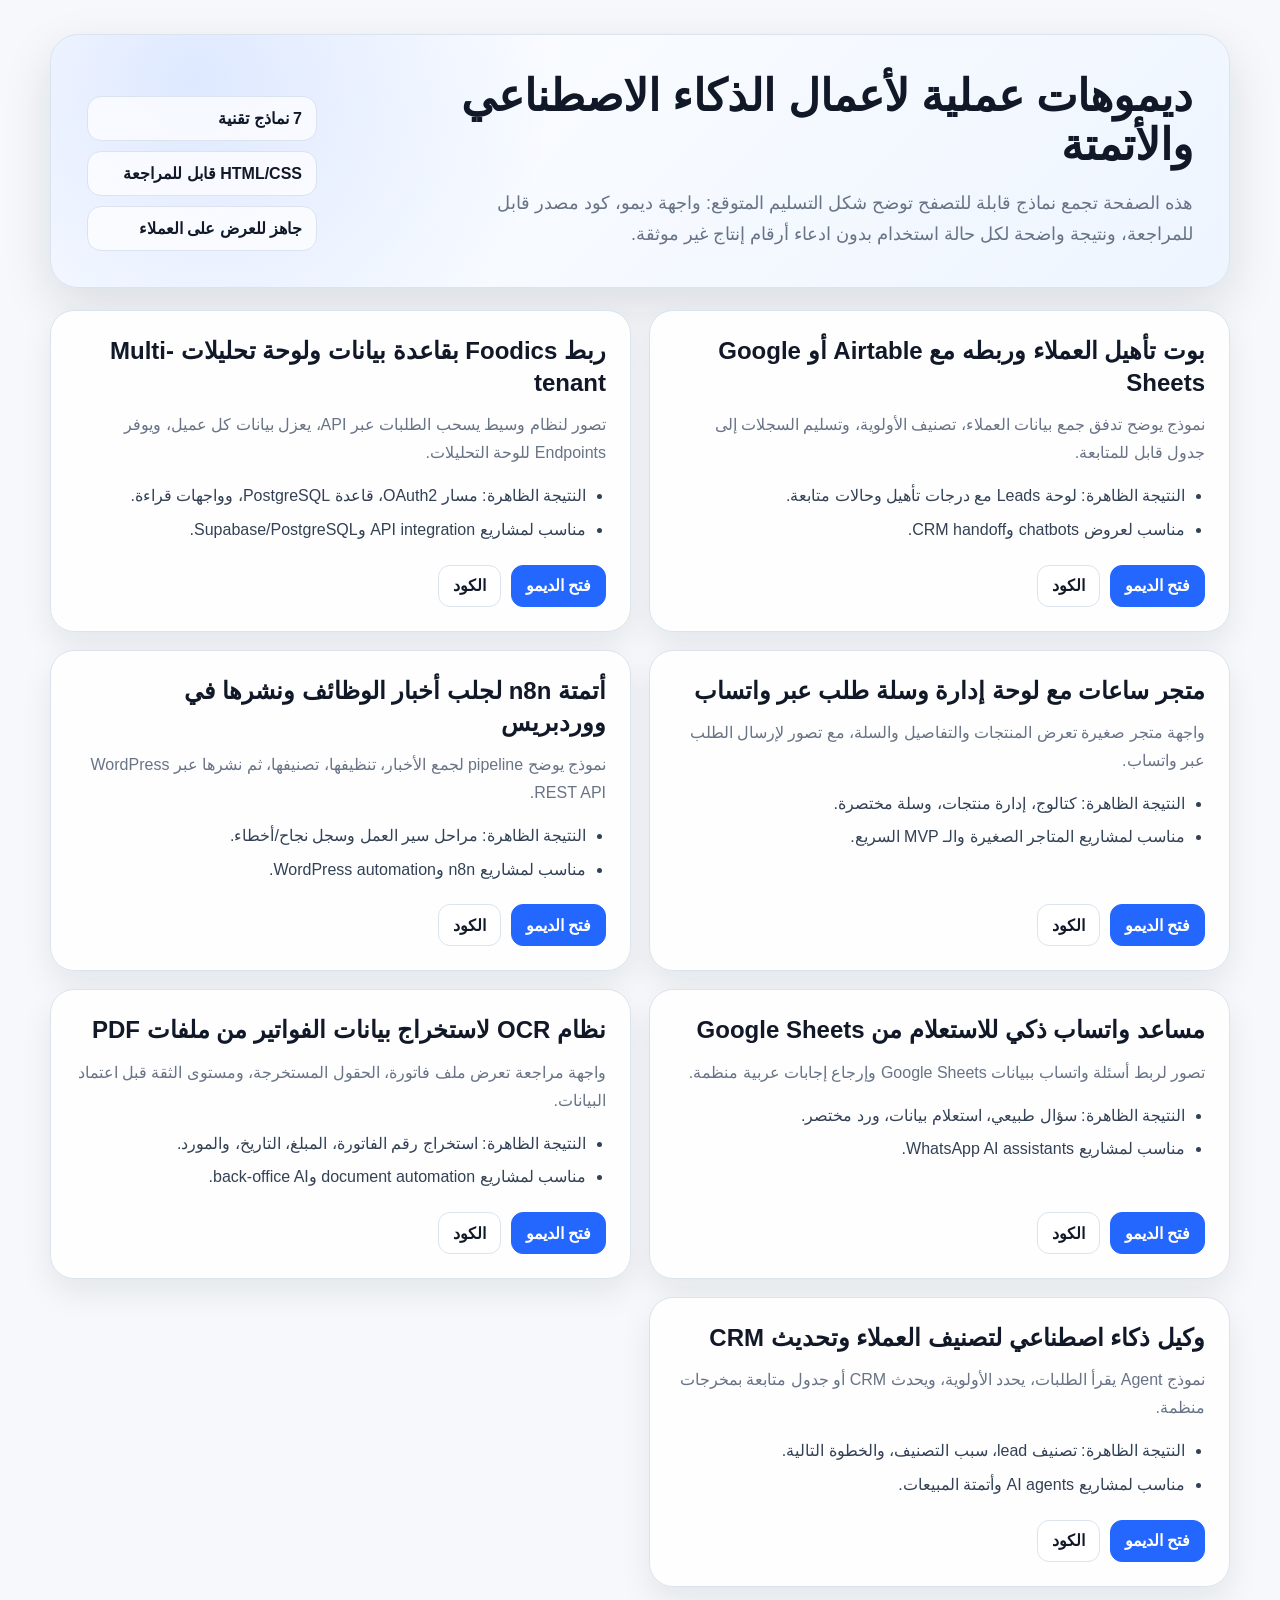
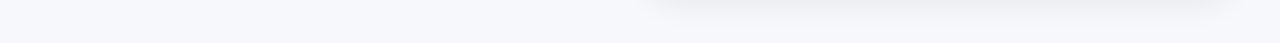
==== index.html @ c8183d87 "Add public Mostaql automation portfolio demos" ====
<!doctype html>
<html lang="ar" dir="rtl">
<head>
  <meta charset="utf-8">
  <meta name="viewport" content="width=device-width, initial-scale=1">
  <title>معرض ديموهات الذكاء الاصطناعي والأتمتة</title>
  <link rel="stylesheet" href="./shared.css">
</head>
<body>
  <main class="frame hub rtl">
    <section class="hub-hero">
      <div>
        <h1>ديموهات عملية لأعمال الذكاء الاصطناعي والأتمتة</h1>
        <p>هذه الصفحة تجمع نماذج قابلة للتصفح توضح شكل التسليم المتوقع: واجهة ديمو، كود مصدر قابل للمراجعة، ونتيجة واضحة لكل حالة استخدام بدون ادعاء أرقام إنتاج غير موثقة.</p>
      </div>
      <div class="hub-meta">
        <span>7 نماذج تقنية</span>
        <span>HTML/CSS قابل للمراجعة</span>
        <span>جاهز للعرض على العملاء</span>
      </div>
    </section>

    <section class="demo-grid" aria-label="قائمة الديموهات">
      <article class="demo-card">
        <div>
          <h2>بوت تأهيل العملاء وربطه مع Airtable أو Google Sheets</h2>
          <p>نموذج يوضح تدفق جمع بيانات العملاء، تصنيف الأولوية، وتسليم السجلات إلى جدول قابل للمتابعة.</p>
          <ul>
            <li>النتيجة الظاهرة: لوحة Leads مع درجات تأهيل وحالات متابعة.</li>
            <li>مناسب لعروض chatbots وCRM handoff.</li>
          </ul>
        </div>
        <div class="demo-actions">
          <a href="./ai-leads-dashboard.html">فتح الديمو</a>
          <a href="https://github.com/Abdelrahman-Nashaat/mostaql-ai-automation-portfolio/blob/main/ai-leads-dashboard.html">الكود</a>
        </div>
      </article>

      <article class="demo-card">
        <div>
          <h2>ربط Foodics بقاعدة بيانات ولوحة تحليلات Multi-tenant</h2>
          <p>تصور لنظام وسيط يسحب الطلبات عبر API، يعزل بيانات كل عميل، ويوفر Endpoints للوحة التحليلات.</p>
          <ul>
            <li>النتيجة الظاهرة: مسار OAuth2، قاعدة PostgreSQL، وواجهات قراءة.</li>
            <li>مناسب لمشاريع API integration وSupabase/PostgreSQL.</li>
          </ul>
        </div>
        <div class="demo-actions">
          <a href="./foodics-analytics-api.html">فتح الديمو</a>
          <a href="https://github.com/Abdelrahman-Nashaat/mostaql-ai-automation-portfolio/blob/main/foodics-analytics-api.html">الكود</a>
        </div>
      </article>

      <article class="demo-card">
        <div>
          <h2>متجر ساعات مع لوحة إدارة وسلة طلب عبر واتساب</h2>
          <p>واجهة متجر صغيرة تعرض المنتجات والتفاصيل والسلة، مع تصور لإرسال الطلب عبر واتساب.</p>
          <ul>
            <li>النتيجة الظاهرة: كتالوج، إدارة منتجات، وسلة مختصرة.</li>
            <li>مناسب لمشاريع المتاجر الصغيرة والـ MVP السريع.</li>
          </ul>
        </div>
        <div class="demo-actions">
          <a href="./watch-store-admin.html">فتح الديمو</a>
          <a href="https://github.com/Abdelrahman-Nashaat/mostaql-ai-automation-portfolio/blob/main/watch-store-admin.html">الكود</a>
        </div>
      </article>

      <article class="demo-card">
        <div>
          <h2>أتمتة n8n لجلب أخبار الوظائف ونشرها في ووردبريس</h2>
          <p>نموذج يوضح pipeline لجمع الأخبار، تنظيفها، تصنيفها، ثم نشرها عبر WordPress REST API.</p>
          <ul>
            <li>النتيجة الظاهرة: مراحل سير العمل وسجل نجاح/أخطاء.</li>
            <li>مناسب لمشاريع n8n وWordPress automation.</li>
          </ul>
        </div>
        <div class="demo-actions">
          <a href="./n8n-jobs-wordpress.html">فتح الديمو</a>
          <a href="https://github.com/Abdelrahman-Nashaat/mostaql-ai-automation-portfolio/blob/main/n8n-jobs-wordpress.html">الكود</a>
        </div>
      </article>

      <article class="demo-card">
        <div>
          <h2>مساعد واتساب ذكي للاستعلام من Google Sheets</h2>
          <p>تصور لربط أسئلة واتساب ببيانات Google Sheets وإرجاع إجابات عربية منظمة.</p>
          <ul>
            <li>النتيجة الظاهرة: سؤال طبيعي، استعلام بيانات، ورد مختصر.</li>
            <li>مناسب لمشاريع WhatsApp AI assistants.</li>
          </ul>
        </div>
        <div class="demo-actions">
          <a href="./whatsapp-sheets-assistant.html">فتح الديمو</a>
          <a href="https://github.com/Abdelrahman-Nashaat/mostaql-ai-automation-portfolio/blob/main/whatsapp-sheets-assistant.html">الكود</a>
        </div>
      </article>

      <article class="demo-card">
        <div>
          <h2>نظام OCR لاستخراج بيانات الفواتير من ملفات PDF</h2>
          <p>واجهة مراجعة تعرض ملف فاتورة، الحقول المستخرجة، ومستوى الثقة قبل اعتماد البيانات.</p>
          <ul>
            <li>النتيجة الظاهرة: استخراج رقم الفاتورة، المبلغ، التاريخ، والمورد.</li>
            <li>مناسب لمشاريع document automation وback-office AI.</li>
          </ul>
        </div>
        <div class="demo-actions">
          <a href="./invoice-ocr-workbench.html">فتح الديمو</a>
          <a href="https://github.com/Abdelrahman-Nashaat/mostaql-ai-automation-portfolio/blob/main/invoice-ocr-workbench.html">الكود</a>
        </div>
      </article>

      <article class="demo-card">
        <div>
          <h2>وكيل ذكاء اصطناعي لتصنيف العملاء وتحديث CRM</h2>
          <p>نموذج Agent يقرأ الطلبات، يحدد الأولوية، ويحدث CRM أو جدول متابعة بمخرجات منظمة.</p>
          <ul>
            <li>النتيجة الظاهرة: تصنيف lead، سبب التصنيف، والخطوة التالية.</li>
            <li>مناسب لمشاريع AI agents وأتمتة المبيعات.</li>
          </ul>
        </div>
        <div class="demo-actions">
          <a href="./crm-lead-agent.html">فتح الديمو</a>
          <a href="https://github.com/Abdelrahman-Nashaat/mostaql-ai-automation-portfolio/blob/main/crm-lead-agent.html">الكود</a>
        </div>
      </article>
    </section>
  </main>
</body>
</html>
---- shared.css ----
:root {
  --bg: #f6f8fb;
  --ink: #111827;
  --muted: #687386;
  --line: #dbe3ee;
  --panel: #ffffff;
  --blue: #2367ff;
  --cyan: #13b8d6;
  --green: #16a34a;
  --orange: #f97316;
  --shadow: 0 18px 50px rgba(15, 23, 42, 0.12);
}

* {
  box-sizing: border-box;
}

body {
  margin: 0;
  min-height: 100vh;
  background: var(--bg);
  color: var(--ink);
  font-family: "Inter", "Segoe UI", Tahoma, Arial, sans-serif;
  overflow-x: hidden;
  overflow-y: auto;
}

.frame {
  width: min(1280px, 100%);
  min-height: 720px;
  margin: 0 auto;
  padding: 34px 38px;
  background:
    radial-gradient(circle at 8% 12%, rgba(35, 103, 255, 0.13), transparent 34%),
    radial-gradient(circle at 88% 5%, rgba(19, 184, 214, 0.15), transparent 28%),
    linear-gradient(135deg, #f8fbff 0%, #eef4fb 100%);
}

.topbar {
  display: flex;
  align-items: center;
  justify-content: space-between;
  margin-bottom: 22px;
}

.brand {
  display: flex;
  gap: 14px;
  align-items: center;
  font-weight: 800;
  font-size: 22px;
}

.mark {
  display: grid;
  width: 46px;
  height: 46px;
  place-items: center;
  border-radius: 14px;
  background: #111827;
  color: #fff;
  font-weight: 900;
}

.nav {
  display: flex;
  gap: 12px;
  color: var(--muted);
  font-weight: 650;
}

.nav span {
  padding: 10px 14px;
  border: 1px solid rgba(219, 227, 238, 0.9);
  border-radius: 999px;
  background: rgba(255, 255, 255, 0.6);
}

.hero {
  display: grid;
  grid-template-columns: 0.92fr 1.08fr;
  gap: 28px;
  align-items: stretch;
}

.copy {
  padding: 22px 8px 0 4px;
}

.copy h1 {
  margin: 0;
  font-size: 50px;
  line-height: 1.02;
  letter-spacing: -0.5px;
}

.copy p {
  width: 88%;
  margin: 22px 0 0;
  color: var(--muted);
  font-size: 18px;
  line-height: 1.65;
}

.actions {
  display: flex;
  gap: 14px;
  margin-top: 24px;
}

.button {
  padding: 15px 22px;
  border-radius: 14px;
  font-weight: 800;
  border: 1px solid var(--line);
  background: #fff;
}

.button.primary {
  background: var(--blue);
  color: #fff;
  border-color: var(--blue);
  box-shadow: 0 14px 26px rgba(35, 103, 255, 0.28);
}

.metrics {
  display: grid;
  grid-template-columns: repeat(3, 1fr);
  gap: 14px;
  margin-top: 26px;
}

.metric {
  padding: 18px;
  border: 1px solid var(--line);
  border-radius: 18px;
  background: rgba(255, 255, 255, 0.72);
}

.metric strong {
  display: block;
  font-size: 26px;
}

.metric span {
  display: block;
  margin-top: 5px;
  color: var(--muted);
  font-size: 13px;
  font-weight: 700;
}

.panel {
  border: 1px solid var(--line);
  border-radius: 28px;
  background: rgba(255, 255, 255, 0.92);
  box-shadow: var(--shadow);
  overflow: hidden;
}

.panel-head {
  display: flex;
  align-items: center;
  justify-content: space-between;
  padding: 22px 24px;
  border-bottom: 1px solid var(--line);
}

.panel-title {
  font-size: 18px;
  font-weight: 850;
}

.dots {
  display: flex;
  gap: 7px;
}

.dots i {
  width: 10px;
  height: 10px;
  border-radius: 50%;
  background: #cbd5e1;
}

.panel-body {
  padding: 20px;
}

.grid-2 {
  display: grid;
  grid-template-columns: 1fr 1fr;
  gap: 18px;
}

.card {
  border: 1px solid var(--line);
  border-radius: 22px;
  background: #fff;
  padding: 20px;
}

.card h3 {
  margin: 0 0 8px;
  font-size: 18px;
}

.card p {
  margin: 0;
  color: var(--muted);
  line-height: 1.5;
}

.status {
  display: inline-flex;
  align-items: center;
  gap: 7px;
  padding: 7px 10px;
  border-radius: 999px;
  background: #eefdf4;
  color: #15803d;
  font-weight: 800;
  font-size: 12px;
}

.status::before {
  content: "";
  width: 8px;
  height: 8px;
  border-radius: 50%;
  background: currentColor;
}

.table {
  display: grid;
  gap: 10px;
}

.row {
  display: grid;
  grid-template-columns: 1.2fr 0.8fr 0.6fr;
  gap: 12px;
  align-items: center;
  padding: 14px;
  border: 1px solid var(--line);
  border-radius: 16px;
  background: #fff;
  font-weight: 700;
}

.row span {
  color: var(--muted);
  font-weight: 650;
}

.phone {
  width: 260px;
  min-height: 510px;
  margin: 0 auto;
  padding: 18px;
  border-radius: 42px;
  background: #0f172a;
  box-shadow: 0 24px 48px rgba(15, 23, 42, 0.25);
}

.screen {
  height: 472px;
  border-radius: 30px;
  background: #fff;
  overflow: hidden;
}

.product-art {
  height: 145px;
  border-radius: 22px;
  background:
    linear-gradient(135deg, rgba(17, 24, 39, 0.05), rgba(35, 103, 255, 0.12)),
    radial-gradient(circle at 58% 43%, #d7dde8 0 16px, #111827 17px 28px, transparent 29px),
    radial-gradient(circle at 50% 43%, #f8fafc 0 42px, #111827 43px 48px, transparent 49px),
    linear-gradient(90deg, transparent 0 41%, #111827 42% 47%, transparent 48% 52%, #111827 53% 58%, transparent 59%);
}

.bars {
  display: flex;
  align-items: end;
  gap: 14px;
  height: 118px;
}

.bars div {
  flex: 1;
  border-radius: 12px 12px 4px 4px;
  background: linear-gradient(180deg, var(--blue), var(--cyan));
}

.flow {
  display: grid;
  grid-template-columns: repeat(4, 1fr);
  gap: 14px;
  margin-top: 18px;
}

.flow div {
  padding: 16px;
  border-radius: 18px;
  background: #f8fafc;
  border: 1px solid var(--line);
  font-weight: 800;
}

.rtl {
  direction: rtl;
  text-align: right;
  font-family: "Noto Kufi Arabic", "Segoe UI", Tahoma, Arial, sans-serif;
}

.footer-note {
  margin-top: 26px;
  color: var(--muted);
  font-size: 14px;
  font-weight: 700;
}

.hub {
  width: min(1180px, calc(100% - 32px));
  min-height: auto;
  padding: 34px 0 56px;
  background: none;
}

.hub-hero {
  display: grid;
  grid-template-columns: 1fr auto;
  gap: 28px;
  align-items: end;
  padding: 36px;
  border: 1px solid var(--line);
  border-radius: 28px;
  background:
    radial-gradient(circle at 12% 18%, rgba(35, 103, 255, 0.14), transparent 34%),
    linear-gradient(135deg, #ffffff 0%, #eef5ff 100%);
  box-shadow: var(--shadow);
}

.hub-hero h1 {
  margin: 0;
  font-size: 44px;
  line-height: 1.12;
}

.hub-hero p {
  max-width: 760px;
  margin: 18px 0 0;
  color: var(--muted);
  font-size: 18px;
  line-height: 1.75;
}

.hub-meta {
  display: grid;
  gap: 10px;
  min-width: 230px;
}

.hub-meta span {
  padding: 12px 14px;
  border: 1px solid var(--line);
  border-radius: 14px;
  background: rgba(255, 255, 255, 0.72);
  font-weight: 800;
}

.demo-grid {
  display: grid;
  grid-template-columns: repeat(2, minmax(0, 1fr));
  gap: 18px;
  margin-top: 22px;
}

.demo-card {
  display: flex;
  min-height: 280px;
  flex-direction: column;
  justify-content: space-between;
  padding: 24px;
  border: 1px solid var(--line);
  border-radius: 24px;
  background: rgba(255, 255, 255, 0.92);
  box-shadow: 0 14px 32px rgba(15, 23, 42, 0.08);
}

.demo-card h2 {
  margin: 0;
  font-size: 24px;
  line-height: 1.35;
}

.demo-card p {
  margin: 12px 0 0;
  color: var(--muted);
  line-height: 1.75;
}

.demo-card ul {
  display: grid;
  gap: 8px;
  margin: 16px 0 0;
  padding: 0 20px 0 0;
  color: #334155;
  line-height: 1.6;
}

.demo-actions {
  display: flex;
  flex-wrap: wrap;
  gap: 10px;
  margin-top: 22px;
}

.demo-actions a {
  display: inline-flex;
  align-items: center;
  justify-content: center;
  min-height: 42px;
  padding: 10px 14px;
  border: 1px solid var(--line);
  border-radius: 12px;
  background: #fff;
  color: var(--ink);
  font-weight: 850;
  text-decoration: none;
}

.demo-actions a:first-child {
  background: var(--blue);
  border-color: var(--blue);
  color: #fff;
}

@media (max-width: 900px) {
  .frame {
    min-height: auto;
    padding: 22px 18px;
  }

  .topbar,
  .hub-hero {
    grid-template-columns: 1fr;
  }

  .topbar {
    align-items: flex-start;
    gap: 16px;
  }

  .nav {
    flex-wrap: wrap;
  }

  .hero,
  .demo-grid {
    grid-template-columns: 1fr;
  }

  .copy h1,
  .hub-hero h1 {
    font-size: 34px;
    letter-spacing: 0;
  }

  .copy p {
    width: 100%;
  }

  .metrics,
  .grid-2,
  .flow {
    grid-template-columns: 1fr;
  }

  .row {
    grid-template-columns: 1fr;
  }

  .panel {
    border-radius: 22px;
  }
}
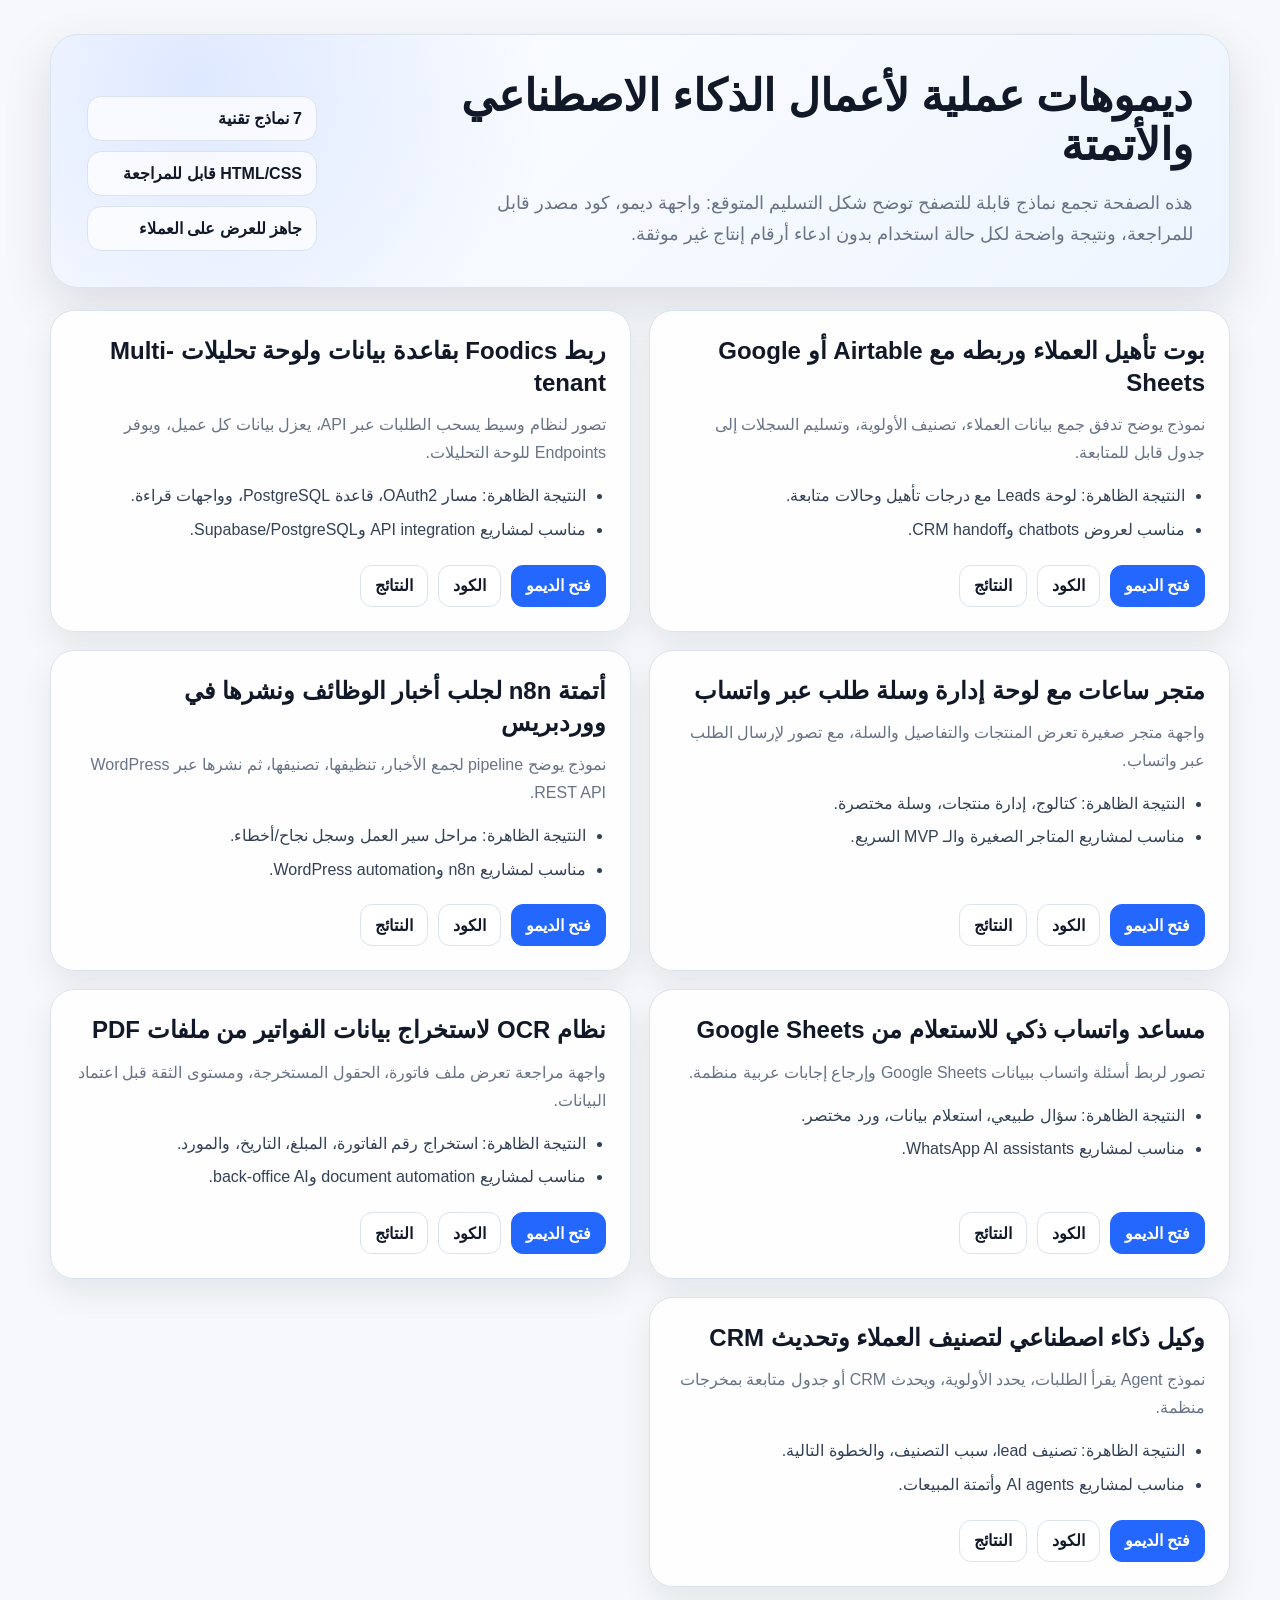
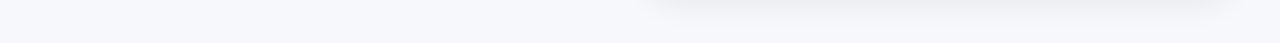
==== commit f750a819: "Add public results links" ====
--- a/index.html
+++ b/index.html
@@ -33,6 +33,7 @@
         <div class="demo-actions">
           <a href="./ai-leads-dashboard.html">فتح الديمو</a>
           <a href="https://github.com/Abdelrahman-Nashaat/mostaql-ai-automation-portfolio/blob/main/ai-leads-dashboard.html">الكود</a>
+          <a href="./results.html#ai-leads-dashboard">النتائج</a>
         </div>
       </article>
 
@@ -48,6 +49,7 @@
         <div class="demo-actions">
           <a href="./foodics-analytics-api.html">فتح الديمو</a>
           <a href="https://github.com/Abdelrahman-Nashaat/mostaql-ai-automation-portfolio/blob/main/foodics-analytics-api.html">الكود</a>
+          <a href="./results.html#foodics-analytics-api">النتائج</a>
         </div>
       </article>
 
@@ -63,6 +65,7 @@
         <div class="demo-actions">
           <a href="./watch-store-admin.html">فتح الديمو</a>
           <a href="https://github.com/Abdelrahman-Nashaat/mostaql-ai-automation-portfolio/blob/main/watch-store-admin.html">الكود</a>
+          <a href="./results.html#watch-store-admin">النتائج</a>
         </div>
       </article>
 
@@ -78,6 +81,7 @@
         <div class="demo-actions">
           <a href="./n8n-jobs-wordpress.html">فتح الديمو</a>
           <a href="https://github.com/Abdelrahman-Nashaat/mostaql-ai-automation-portfolio/blob/main/n8n-jobs-wordpress.html">الكود</a>
+          <a href="./results.html#n8n-jobs-wordpress">النتائج</a>
         </div>
       </article>
 
@@ -93,6 +97,7 @@
         <div class="demo-actions">
           <a href="./whatsapp-sheets-assistant.html">فتح الديمو</a>
           <a href="https://github.com/Abdelrahman-Nashaat/mostaql-ai-automation-portfolio/blob/main/whatsapp-sheets-assistant.html">الكود</a>
+          <a href="./results.html#whatsapp-sheets-assistant">النتائج</a>
         </div>
       </article>
 
@@ -108,6 +113,7 @@
         <div class="demo-actions">
           <a href="./invoice-ocr-workbench.html">فتح الديمو</a>
           <a href="https://github.com/Abdelrahman-Nashaat/mostaql-ai-automation-portfolio/blob/main/invoice-ocr-workbench.html">الكود</a>
+          <a href="./results.html#invoice-ocr-workbench">النتائج</a>
         </div>
       </article>
 
@@ -123,6 +129,7 @@
         <div class="demo-actions">
           <a href="./crm-lead-agent.html">فتح الديمو</a>
           <a href="https://github.com/Abdelrahman-Nashaat/mostaql-ai-automation-portfolio/blob/main/crm-lead-agent.html">الكود</a>
+          <a href="./results.html#crm-lead-agent">النتائج</a>
         </div>
       </article>
     </section>
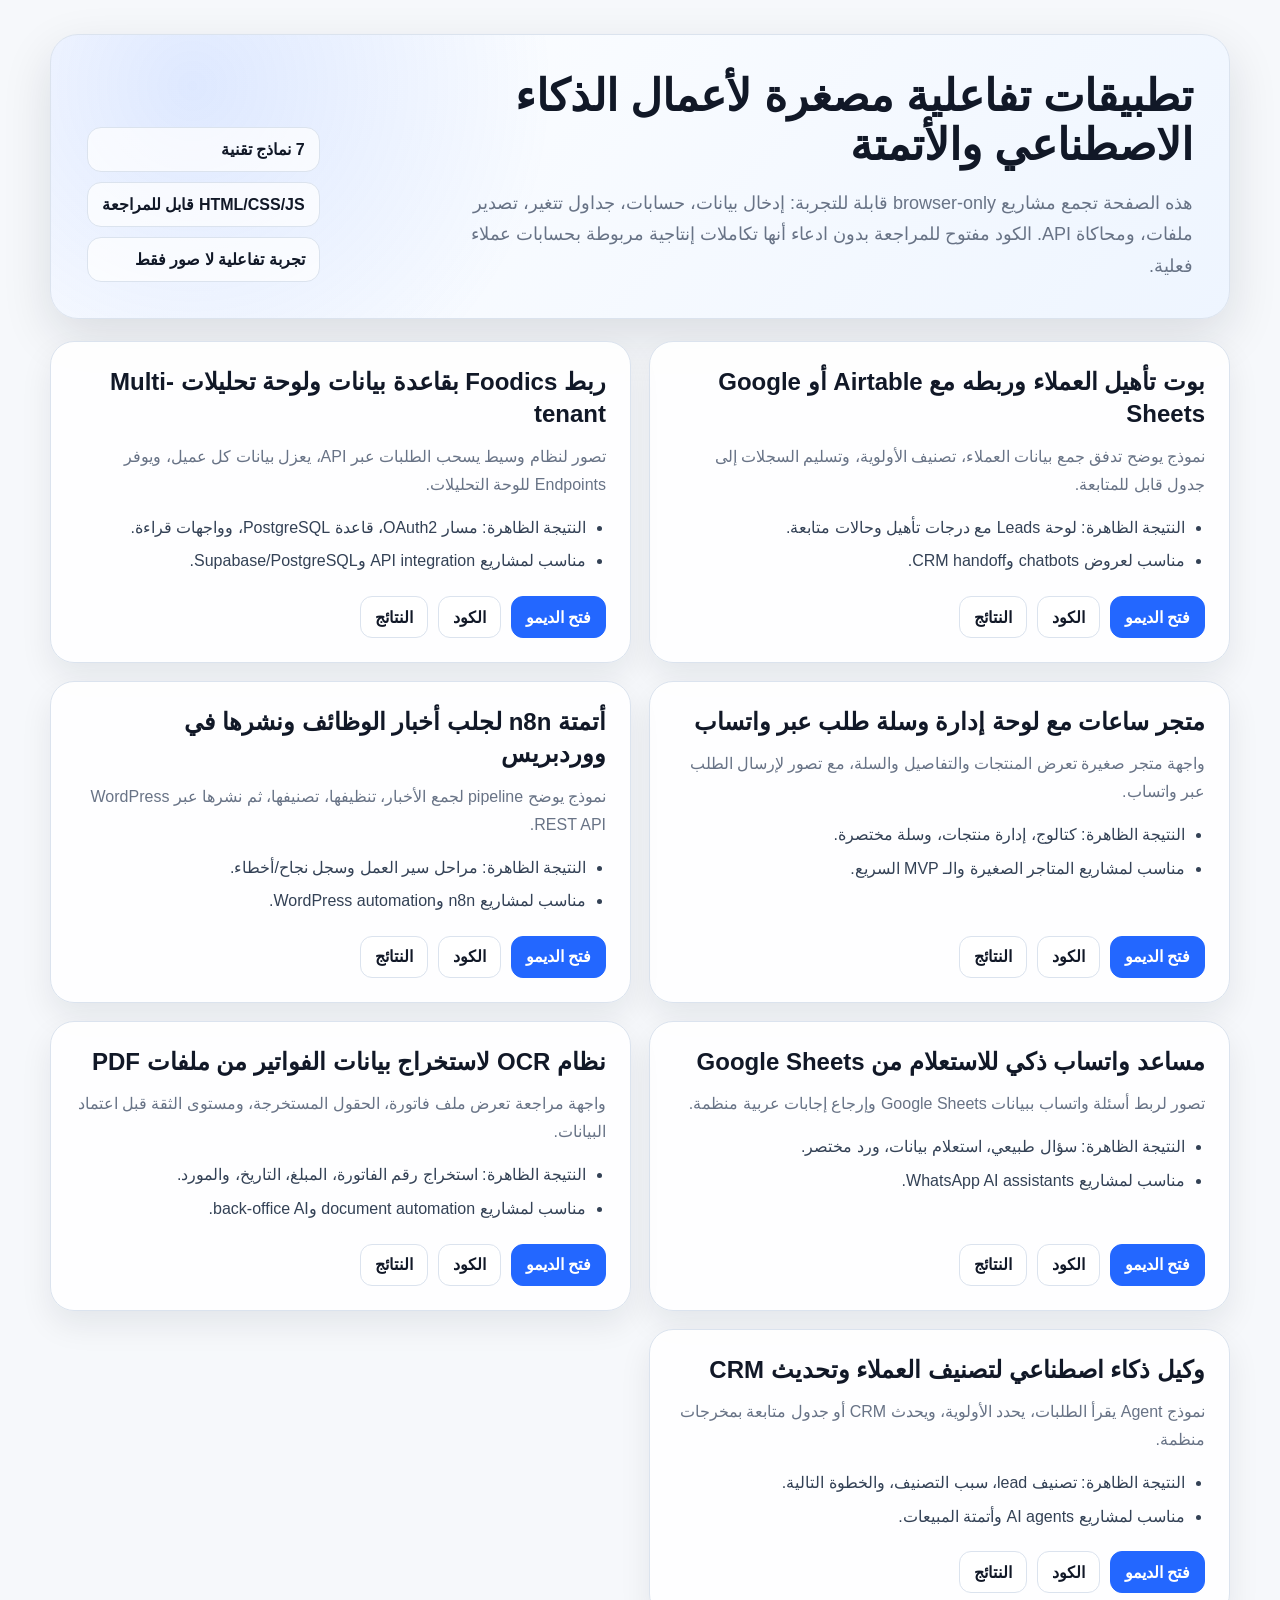
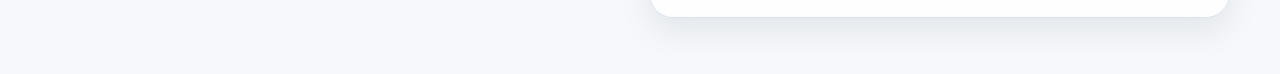
==== commit 06aae4d4: "Make portfolio demos interactive" ====
--- a/index.html
+++ b/index.html
@@ -4,19 +4,20 @@
   <meta charset="utf-8">
   <meta name="viewport" content="width=device-width, initial-scale=1">
   <title>معرض ديموهات الذكاء الاصطناعي والأتمتة</title>
+  <link rel="icon" href="./favicon.svg" type="image/svg+xml">
   <link rel="stylesheet" href="./shared.css">
 </head>
 <body>
   <main class="frame hub rtl">
     <section class="hub-hero">
       <div>
-        <h1>ديموهات عملية لأعمال الذكاء الاصطناعي والأتمتة</h1>
-        <p>هذه الصفحة تجمع نماذج قابلة للتصفح توضح شكل التسليم المتوقع: واجهة ديمو، كود مصدر قابل للمراجعة، ونتيجة واضحة لكل حالة استخدام بدون ادعاء أرقام إنتاج غير موثقة.</p>
+        <h1>تطبيقات تفاعلية مصغرة لأعمال الذكاء الاصطناعي والأتمتة</h1>
+        <p>هذه الصفحة تجمع مشاريع browser-only قابلة للتجربة: إدخال بيانات، حسابات، جداول تتغير، تصدير ملفات، ومحاكاة API. الكود مفتوح للمراجعة بدون ادعاء أنها تكاملات إنتاجية مربوطة بحسابات عملاء فعلية.</p>
       </div>
       <div class="hub-meta">
         <span>7 نماذج تقنية</span>
-        <span>HTML/CSS قابل للمراجعة</span>
-        <span>جاهز للعرض على العملاء</span>
+        <span>HTML/CSS/JS قابل للمراجعة</span>
+        <span>تجربة تفاعلية لا صور فقط</span>
       </div>
     </section>
 
--- a/shared.css
+++ b/shared.css
@@ -43,6 +43,40 @@
   margin-bottom: 22px;
 }
 
+.proof-strip {
+  display: flex;
+  width: min(1180px, calc(100% - 32px));
+  margin: 18px auto 0;
+  padding: 12px;
+  gap: 10px;
+  justify-content: center;
+  flex-wrap: wrap;
+  border: 1px solid var(--line);
+  border-radius: 18px;
+  background: rgba(255, 255, 255, 0.86);
+  box-shadow: 0 10px 26px rgba(15, 23, 42, 0.08);
+}
+
+.proof-strip a {
+  display: inline-flex;
+  align-items: center;
+  justify-content: center;
+  min-height: 40px;
+  padding: 9px 13px;
+  border: 1px solid var(--line);
+  border-radius: 12px;
+  background: #fff;
+  color: var(--ink);
+  font-weight: 850;
+  text-decoration: none;
+}
+
+.proof-strip a:first-child {
+  background: var(--blue);
+  border-color: var(--blue);
+  color: #fff;
+}
+
 .brand {
   display: flex;
   gap: 14px;
@@ -437,6 +471,219 @@
   color: #fff;
 }
 
+.workspace {
+  margin-top: 26px;
+  padding: 26px;
+  border: 1px solid var(--line);
+  border-radius: 28px;
+  background: rgba(255, 255, 255, 0.88);
+  box-shadow: var(--shadow);
+}
+
+.workspace-head {
+  display: flex;
+  align-items: start;
+  justify-content: space-between;
+  gap: 18px;
+  margin-bottom: 18px;
+}
+
+.workspace-head h2 {
+  margin: 0;
+  font-size: 28px;
+}
+
+.workspace-head p {
+  margin: 8px 0 0;
+  color: var(--muted);
+  line-height: 1.7;
+}
+
+.tool-grid {
+  display: grid;
+  grid-template-columns: repeat(2, minmax(0, 1fr));
+  gap: 18px;
+  margin-bottom: 18px;
+}
+
+.tool-card {
+  padding: 20px;
+  border: 1px solid var(--line);
+  border-radius: 22px;
+  background: #fff;
+}
+
+.tool-card h3 {
+  margin: 0 0 14px;
+  font-size: 20px;
+}
+
+.form-grid {
+  display: grid;
+  grid-template-columns: repeat(2, minmax(0, 1fr));
+  gap: 12px;
+}
+
+.form-grid h3,
+.form-grid .span-2 {
+  grid-column: 1 / -1;
+}
+
+label {
+  display: grid;
+  gap: 7px;
+  color: #334155;
+  font-size: 13px;
+  font-weight: 850;
+}
+
+input,
+select,
+textarea {
+  width: 100%;
+  border: 1px solid var(--line);
+  border-radius: 13px;
+  background: #f8fafc;
+  color: var(--ink);
+  padding: 12px 13px;
+  font: inherit;
+  font-weight: 650;
+}
+
+textarea {
+  min-height: 94px;
+  resize: vertical;
+}
+
+button,
+.button {
+  cursor: pointer;
+}
+
+button:disabled {
+  cursor: not-allowed;
+  opacity: 0.55;
+}
+
+.toolbar {
+  display: flex;
+  flex-wrap: wrap;
+  gap: 10px;
+  margin-top: 14px;
+}
+
+.console {
+  min-height: 176px;
+  max-height: 340px;
+  overflow: auto;
+  margin: 0;
+  padding: 16px;
+  direction: ltr;
+  text-align: left;
+  border: 1px solid #d7e0ec;
+  border-radius: 16px;
+  background: #0f172a;
+  color: #dbeafe;
+  font-family: "Cascadia Mono", "SFMono-Regular", Consolas, monospace;
+  font-size: 13px;
+  line-height: 1.55;
+  white-space: pre-wrap;
+}
+
+.mini-table {
+  display: grid;
+  gap: 10px;
+}
+
+.mini-row {
+  display: grid;
+  grid-template-columns: 1.2fr 0.7fr 0.7fr 0.8fr 0.55fr;
+  gap: 10px;
+  align-items: center;
+  padding: 12px;
+  border: 1px solid var(--line);
+  border-radius: 14px;
+  background: #f8fafc;
+  font-weight: 750;
+}
+
+.mini-row.mini-head {
+  background: #eef4ff;
+  color: #1e3a8a;
+}
+
+.mini-row small {
+  display: block;
+  margin-top: 3px;
+  color: var(--muted);
+}
+
+.mini-btn {
+  border: 1px solid var(--line);
+  border-radius: 10px;
+  background: #fff;
+  padding: 8px 10px;
+  color: var(--ink);
+  font-weight: 850;
+}
+
+.pill {
+  display: inline-flex;
+  width: fit-content;
+  padding: 6px 9px;
+  border-radius: 999px;
+  background: #e2e8f0;
+  color: #334155;
+  font-weight: 900;
+}
+
+.pill.hot {
+  background: #fee2e2;
+  color: #b91c1c;
+}
+
+.pill.warm {
+  background: #fef3c7;
+  color: #92400e;
+}
+
+.pill.cold {
+  background: #dbeafe;
+  color: #1d4ed8;
+}
+
+.product-grid {
+  display: grid;
+  grid-template-columns: repeat(3, minmax(0, 1fr));
+  gap: 14px;
+}
+
+.product-card {
+  padding: 16px;
+  border: 1px solid var(--line);
+  border-radius: 18px;
+  background: #f8fafc;
+}
+
+.product-card h4 {
+  margin: 12px 0 6px;
+  font-size: 18px;
+}
+
+.product-card p {
+  margin: 0 0 12px;
+  color: var(--muted);
+  font-weight: 750;
+}
+
+.watch-face {
+  height: 112px;
+  border-radius: 18px;
+  background:
+    radial-gradient(circle at 50% 50%, #f8fafc 0 30px, #111827 31px 36px, transparent 37px),
+    linear-gradient(135deg, rgba(35, 103, 255, 0.16), rgba(19, 184, 214, 0.16));
+}
+
 @media (max-width: 900px) {
   .frame {
     min-height: auto;
@@ -453,13 +700,27 @@
     gap: 16px;
   }
 
+  .proof-strip {
+    justify-content: stretch;
+  }
+
+  .proof-strip a {
+    flex: 1 1 140px;
+  }
+
   .nav {
     flex-wrap: wrap;
   }
 
   .hero,
-  .demo-grid {
+  .demo-grid,
+  .tool-grid,
+  .product-grid {
     grid-template-columns: 1fr;
+  }
+
+  .workspace-head {
+    display: grid;
   }
 
   .copy h1,
@@ -478,7 +739,8 @@
     grid-template-columns: 1fr;
   }
 
-  .row {
+  .row,
+  .mini-row {
     grid-template-columns: 1fr;
   }
 
